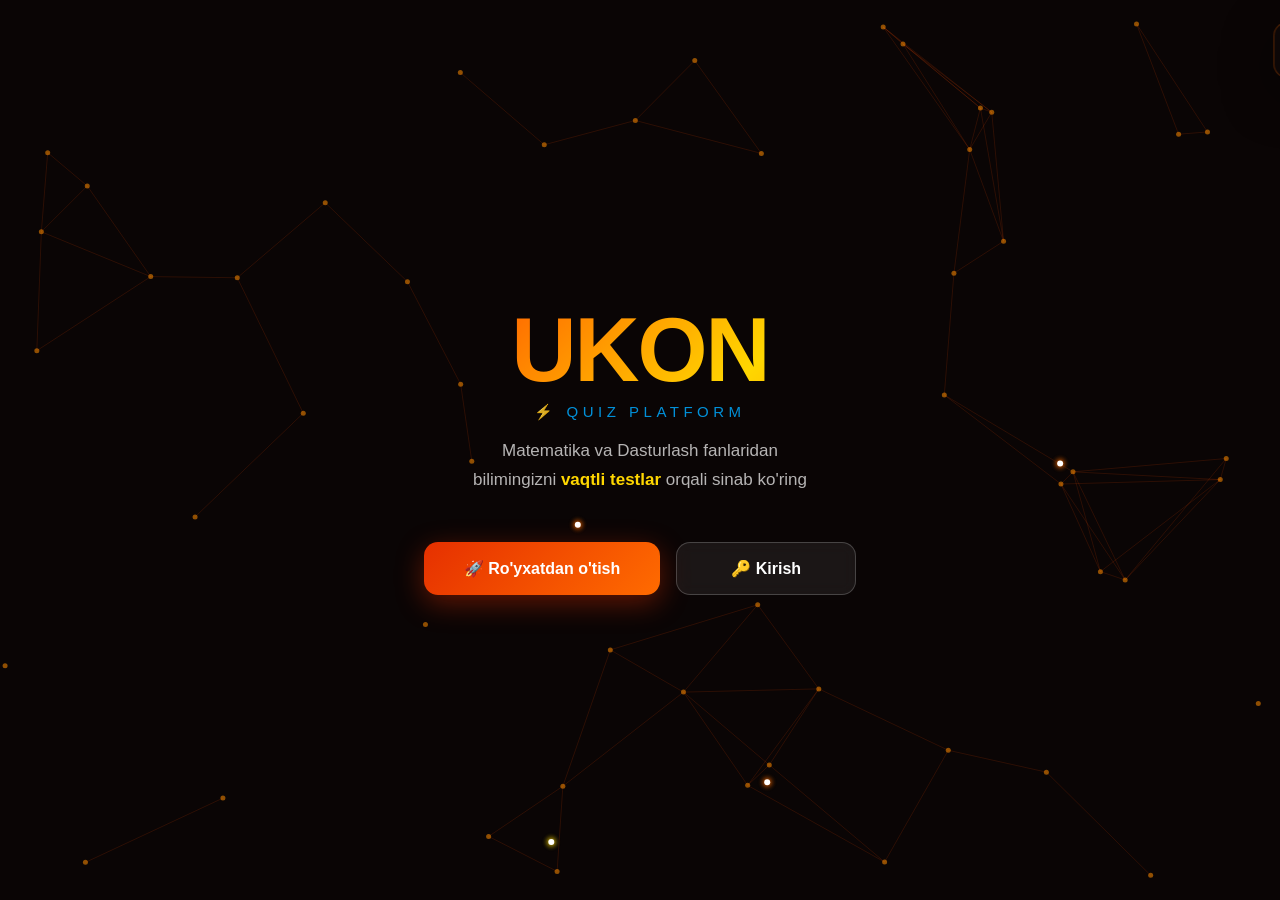
==== index.html @ 887b43d8 "UKONQUIZ project" ====
<!DOCTYPE html>
<html lang="uz">
<head>
    <meta charset="UTF-8">
    <meta name="viewport" content="width=device-width, initial-scale=1.0">
    <title>UKON Quiz — Bilimingizni Sinab Ko'ring</title>
    <meta name="description" content="UKONquiz — matematika va dasturlash fanlaridan vaqtli online testlar.">
    <meta name="keywords" content="UKONquiz, UKON quiz, ukon test, online test, matematika, dasturlash">
    <meta name="robots" content="index, follow">
    <meta property="og:title" content="UKON Quiz — Bilimingizni Sinab Ko'ring">
    <meta property="og:description" content="UKONquiz platformasida testlarni yeching!">
    <meta property="og:type" content="website">
    <script type="application/ld+json">
    {
        "@context": "https://schema.org",
        "@type": "WebSite",
        "name": "UKON Quiz",
        "alternateName": "UKONquiz",
        "description": "Matematika va dasturlash fanlaridan vaqtli online test platformasi"
    }
    </script>
    <link rel="stylesheet" href="style.css">
</head>
<body>

<div class="fullbg"></div>
<canvas id="circuit-canvas"></canvas>

<div class="notif" id="notif">
    <span class="notif-icon" id="notif-icon">✅</span>
    <div>
        <div class="notif-title" id="notif-title"></div>
        <div class="notif-msg"   id="notif-msg"></div>
    </div>
</div>

<!-- LANDING -->
<section class="landing active" id="landing">
    <div class="brand">
        <div class="brand-name">UKON</div>
        <div class="brand-sub">⚡ Quiz Platform</div>
    </div>
    <p class="landing-desc">
        Matematika va Dasturlash fanlaridan<br>
        bilimingizni <strong style="color:#ffd700">vaqtli testlar</strong> orqali sinab ko'ring
    </p>
    <div class="landing-btns">
        <button class="btn btn-register" onclick="showStage('stage-reg')">
            🚀 Ro'yxatdan o'tish
        </button>
        <button class="btn btn-login" onclick="showStage('stage-login')">
            🔑 Kirish
        </button>
    </div>
</section>

<!-- RO'YXATDAN O'TISH -->
<div class="stage" id="stage-reg">
  <div class="glass-card">
    <div class="card-logo">
        <div class="logo-icon">U</div>
        <div class="logo-text">UKON Quiz</div>
    </div>
    <h1>Ro'yxatdan o'tish</h1>
    <p class="subtitle">Platformadan foydalanish uchun ma'lumotlaringizni kiriting.</p>
    <div class="error-box" id="reg-err"></div>
    <div class="form-group">
        <label>Ism va Familiya</label>
        <input type="text" id="reg-name" placeholder="Abdullayev Jasur">
    </div>
    <div class="form-group">
        <label>Telefon raqami</label>
        <input type="tel" id="reg-phone" placeholder="+998 90 123 45 67">
    </div>
    <div class="form-group">
        <label>Gmail</label>
        <input type="email" id="reg-email" placeholder="jasur@gmail.com">
    </div>
    <button class="btn btn-primary" id="reg-btn" onclick="doRegister()">
        Kodni yuborish →
    </button>
    <div class="divider">allaqachon hisobingiz bormi?</div>
    <button class="btn btn-ghost" onclick="showStage('stage-login')">Kirish</button>
    <button class="btn btn-ghost" onclick="backLanding()">← Orqaga</button>
  </div>
</div>

<!-- KIRISH -->
<div class="stage" id="stage-login">
  <div class="glass-card">
    <div class="card-logo">
        <div class="logo-icon">U</div>
        <div class="logo-text">UKON Quiz</div>
    </div>
    <div id="saved-section" style="display:none">
        <h1>Xush kelibsiz! 👋</h1>
        <p class="subtitle">Hisobingiz saqlanib qolgan.</p>
        <div class="saved-badge">
            <div class="avatar" id="saved-avatar">U</div>
            <div class="saved-info">
                <div class="name"  id="saved-name"></div>
                <div class="email" id="saved-email-txt"></div>
            </div>
            <button class="change-btn" onclick="clearSaved()">O'zgartirish</button>
        </div>
        <button class="btn btn-primary" onclick="continueSession()">▶ Davom etish</button>
        <div class="divider">yoki</div>
    </div>
    <div id="login-form-section">
        <h1>Kirish</h1>
        <p class="subtitle">Gmailingizni kiriting, tasdiqlash kodi yuboramiz.</p>
        <div class="error-box" id="login-err"></div>
        <div class="form-group">
            <label>Gmail</label>
            <input type="email" id="login-email" placeholder="jasur@gmail.com">
        </div>
        <button class="btn btn-primary" id="login-btn" onclick="doLogin()">
            Kodni yuborish →
        </button>
        <div class="divider">hisobingiz yo'qmi?</div>
        <button class="btn btn-ghost" onclick="showStage('stage-reg')">Ro'yxatdan o'tish</button>
    </div>
    <button class="btn btn-ghost" onclick="backLanding()">← Orqaga</button>
  </div>
</div>

<!-- OTP -->
<div class="stage" id="stage-verify">
  <div class="glass-card">
    <div class="card-logo">
        <div class="logo-icon">U</div>
        <div class="logo-text">UKON Quiz</div>
    </div>
    <h1>📬 Emailni tasdiqlang</h1>
    <p class="subtitle">6 xonali tasdiqlash kodi Gmailingizga yuborildi.</p>
    <div class="info-box" id="verify-email-show">📧 ...</div>
    <div class="otp-wrap">
        <input class="otp-box" type="text" maxlength="1" id="o1" inputmode="numeric">
        <input class="otp-box" type="text" maxlength="1" id="o2" inputmode="numeric">
        <input class="otp-box" type="text" maxlength="1" id="o3" inputmode="numeric">
        <input class="otp-box" type="text" maxlength="1" id="o4" inputmode="numeric">
        <input class="otp-box" type="text" maxlength="1" id="o5" inputmode="numeric">
        <input class="otp-box" type="text" maxlength="1" id="o6" inputmode="numeric">
    </div>
    <div class="error-box" id="otp-err"></div>
    <button class="btn btn-primary" id="verify-btn" onclick="doVerify()">
        Tasdiqlash ✓
    </button>
    <div style="text-align:center;margin-top:14px;font-size:13px;color:var(--muted)">
        Kod kelmadimi?
        <a href="#" id="resend-link" onclick="doResend(event)"
           style="color:var(--orange);text-decoration:none;margin-left:4px">
            Qayta yuborish
        </a>
        <span id="resend-timer" style="display:none"></span>
    </div>
  </div>
</div>

<!-- FAN TANLASH -->
<div class="stage" id="stage-subject">
  <div class="glass-card">
    <div class="card-logo">
        <div class="logo-icon">U</div>
        <div class="logo-text">UKON Quiz</div>
    </div>
    <h1>Fan tanlang 📚</h1>
    <p class="subtitle" id="greet-text">Qaysi fanda bilimingizni sinab ko'rasiz?</p>
    <div class="subjects">
        <div class="subject-card math" onclick="pickSubject('math',this)">
            <span class="subject-icon">🔢</span>
            <div class="subject-title">Matematika</div>
            <div class="subject-desc">Algebra, geometriya, analiz</div>
            <span class="subject-count">10 ta savol</span>
        </div>
        <div class="subject-card code" onclick="pickSubject('code',this)">
            <span class="subject-icon">💻</span>
            <div class="subject-title">Dasturlash</div>
            <div class="subject-desc">HTML, CSS, JS, PHP, C#</div>
            <span class="subject-count">10 ta savol</span>
        </div>
    </div>
    <button class="btn btn-primary" id="start-btn"
            style="opacity:0.45;pointer-events:none"
            onclick="startQuiz()">
        Testni boshlash →
    </button>
  </div>
</div>

<!-- QUIZ -->
<div class="quiz-stage" id="stage-quiz">
    <header class="quiz-header">
        <div class="quiz-logo">UKON</div>
        <div class="subject-badge" id="quiz-badge">Matematika</div>
        <div class="q-count" id="q-count">1 / 10</div>
        <div class="timer-wrap">
            <svg viewBox="0 0 52 52">
                <circle class="timer-bg"   cx="26" cy="26" r="22"></circle>
                <circle class="timer-ring" cx="26" cy="26" r="22"
                    stroke-dasharray="138.2"
                    stroke-dashoffset="0"
                    id="timer-ring">
                </circle>
            </svg>
            <div class="timer-num" id="timer-num">30</div>
        </div>
    </header>
    <div class="progress-bar">
        <div class="progress-fill" id="prog-fill" style="width:0%"></div>
    </div>
    <div class="quiz-body">
        <div class="question-wrap">
            <div class="q-label" id="q-label">SAVOL 1</div>
            <div class="q-text"  id="q-text">...</div>
            <div class="options" id="options-grid"></div>
        </div>
    </div>
    <footer class="quiz-footer">
        <button class="btn-next" onclick="nextQ()" id="next-btn">
            Keyingi savol →
        </button>
    </footer>
</div>

<!-- NATIJA -->
<div class="stage" id="stage-results">
  <div class="glass-card results-card">
    <div class="card-logo" style="justify-content:center">
        <div class="logo-icon">U</div>
        <div class="logo-text">UKON Quiz</div>
    </div>
    <span class="medal" id="r-medal">🏆</span>
    <h1 id="r-title">Ajoyib!</h1>
    <p class="subtitle" id="r-sub">Test yakunlandi.</p>
    <div class="score-ring">
        <svg viewBox="0 0 130 130">
            <circle class="ring-bg"   cx="65" cy="65" r="56"></circle>
            <circle class="ring-fill" cx="65" cy="65" r="56"
                stroke-dasharray="351.86"
                stroke-dashoffset="351.86"
                id="ring-fill">
            </circle>
        </svg>
        <div class="score-num">
            <span class="score-pct" id="r-pct">0%</span>
            <span class="score-lbl">natija</span>
        </div>
    </div>
    <div class="stats">
        <div class="stat">
            <div class="stat-val c-green" id="r-correct">0</div>
            <div class="stat-lbl">To'g'ri</div>
        </div>
        <div class="stat">
            <div class="stat-val c-red" id="r-wrong">0</div>
            <div class="stat-lbl">Noto'g'ri</div>
        </div>
        <div class="stat">
            <div class="stat-val c-blue" id="r-time">0s</div>
            <div class="stat-lbl">Vaqt</div>
        </div>
    </div>
    <button class="btn btn-primary" onclick="goSubjects()" style="margin-bottom:10px">
        🔄 Boshqa fan tanlash
    </button>
    <button class="btn btn-ghost" onclick="retryQuiz()">↺ Qayta urinish</button>
  </div>
</div>

<script src="script.js"></script>
</body>
</html>
---- style.css ----
*, *::before, *::after {
    margin: 0; padding: 0; box-sizing: border-box;
}

:root {
    --red:    #e63000;
    --orange: #ff6b00;
    --gold:   #ffd700;
    --blue:   #00aaff;
    --dark:   #0a0505;
    --glass:  rgba(10, 5, 5, 0.72);
    --border: rgba(255, 107, 0, 0.25);
    --text:   #f5f5f5;
    --muted:  #999;
}

body {
    font-family: 'Segoe UI', Arial, sans-serif;
    background: var(--dark);
    color: var(--text);
    min-height: 100vh;
    overflow-x: hidden;
}

.fullbg {
    position: fixed;
    inset: 0;
    z-index: 0;
    background: url('ukon-bg.jpg') center center / cover no-repeat;
    filter: brightness(0.55);
}

#circuit-canvas {
    position: fixed;
    inset: 0;
    z-index: 1;
    pointer-events: none;
}

.landing {
    display: none;
    position: relative;
    z-index: 2;
    min-height: 100vh;
    flex-direction: column;
    align-items: center;
    justify-content: center;
    text-align: center;
    padding: 40px 20px;
}
.landing.active { display: flex; }

.brand { margin-bottom: 16px; animation: fadeDown 0.7s ease both; }

.brand-name {
    font-size: clamp(52px, 10vw, 90px);
    font-weight: 900;
    letter-spacing: -2px;
    background: linear-gradient(135deg, #ff6b00 0%, #ffd700 50%, #ff6b00 100%);
    background-size: 200%;
    -webkit-background-clip: text;
    -webkit-text-fill-color: transparent;
    animation: shimmer 3s linear infinite;
    line-height: 1;
}

@keyframes shimmer {
    0%   { background-position: 0% }
    100% { background-position: 200% }
}

.brand-sub {
    font-size: 15px;
    letter-spacing: 0.3em;
    text-transform: uppercase;
    color: var(--blue);
    margin-top: 8px;
    opacity: 0.85;
}

.landing-desc {
    font-size: 17px;
    color: rgba(255,255,255,0.7);
    max-width: 480px;
    margin: 0 auto 48px;
    line-height: 1.7;
    animation: fadeUp 0.8s 0.2s ease both;
}

.landing-btns {
    display: flex;
    gap: 16px;
    flex-wrap: wrap;
    justify-content: center;
    animation: fadeUp 0.8s 0.4s ease both;
}

@keyframes fadeDown {
    from { opacity:0; transform: translateY(-30px); }
    to   { opacity:1; transform: translateY(0); }
}
@keyframes fadeUp {
    from { opacity:0; transform: translateY(20px); }
    to   { opacity:1; transform: translateY(0); }
}

.stage {
    display: none;
    position: relative;
    z-index: 2;
}
.stage.active {
    display: flex;
    min-height: 100vh;
    align-items: center;
    justify-content: center;
    padding: 20px;
}

.glass-card {
    background: var(--glass);
    backdrop-filter: blur(22px);
    -webkit-backdrop-filter: blur(22px);
    border: 1px solid var(--border);
    border-radius: 24px;
    padding: 48px 44px;
    width: 100%;
    max-width: 460px;
    box-shadow:
        0 0 0 1px rgba(255,107,0,0.08),
        0 32px 80px rgba(0,0,0,0.6),
        inset 0 1px 0 rgba(255,255,255,0.06);
    animation: cardPop 0.45s cubic-bezier(0.34,1.56,0.64,1) both;
}

@keyframes cardPop {
    from { opacity:0; transform: scale(0.93) translateY(20px); }
    to   { opacity:1; transform: scale(1) translateY(0); }
}

.card-logo {
    display: flex;
    align-items: center;
    gap: 10px;
    margin-bottom: 28px;
}

.logo-icon {
    width: 36px; height: 36px;
    background: linear-gradient(135deg, var(--red), var(--orange));
    border-radius: 10px;
    display: flex; align-items: center; justify-content: center;
    font-size: 18px; font-weight: 900; color: white;
    box-shadow: 0 4px 16px rgba(230,48,0,0.4);
}

.logo-text {
    font-size: 20px; font-weight: 800;
    background: linear-gradient(135deg, var(--orange), var(--gold));
    -webkit-background-clip: text;
    -webkit-text-fill-color: transparent;
    letter-spacing: 1px;
}

.btn {
    display: inline-flex;
    align-items: center;
    justify-content: center;
    gap: 8px;
    padding: 15px 32px;
    border: none;
    border-radius: 14px;
    font-size: 15px;
    font-weight: 700;
    cursor: pointer;
    transition: all 0.2s;
    white-space: nowrap;
}

.btn-register {
    background: linear-gradient(135deg, var(--red), var(--orange));
    color: white;
    font-size: 16px;
    padding: 16px 40px;
    box-shadow: 0 8px 28px rgba(230,48,0,0.4);
    min-width: 180px;
}
.btn-register:hover {
    transform: translateY(-3px);
    box-shadow: 0 14px 36px rgba(230,48,0,0.55);
}

.btn-login {
    background: rgba(255,255,255,0.07);
    color: white;
    border: 1px solid rgba(255,255,255,0.2);
    font-size: 16px;
    padding: 16px 40px;
    min-width: 180px;
    backdrop-filter: blur(8px);
}
.btn-login:hover {
    background: rgba(255,255,255,0.14);
    border-color: var(--orange);
    color: var(--gold);
    transform: translateY(-3px);
}

.btn-primary {
    width: 100%;
    background: linear-gradient(135deg, var(--red), var(--orange));
    color: white;
    box-shadow: 0 6px 20px rgba(230,48,0,0.35);
    margin-top: 8px;
}
.btn-primary:hover {
    transform: translateY(-2px);
    box-shadow: 0 10px 28px rgba(230,48,0,0.5);
}
.btn-primary:disabled { opacity:0.6; cursor:not-allowed; transform:none; }

.btn-ghost {
    width: 100%;
    background: transparent;
    border: 1px solid rgba(255,107,0,0.3);
    color: var(--muted);
    margin-top: 8px;
}
.btn-ghost:hover {
    border-color: var(--orange);
    color: var(--orange);
}

h1 {
    font-size: 24px; font-weight: 800;
    margin-bottom: 6px; line-height: 1.25;
}

.subtitle {
    font-size: 14px; color: var(--muted);
    margin-bottom: 28px; line-height: 1.6;
}

.form-group { margin-bottom: 14px; }

label {
    display: block;
    font-size: 11px; font-weight: 600;
    letter-spacing: 0.1em; text-transform: uppercase;
    color: rgba(255,255,255,0.45);
    margin-bottom: 7px;
}

input[type="text"],
input[type="email"],
input[type="tel"] {
    width: 100%;
    background: rgba(255,255,255,0.06);
    border: 1px solid rgba(255,107,0,0.2);
    border-radius: 12px;
    padding: 13px 16px;
    color: var(--text);
    font-size: 15px;
    outline: none;
    transition: all 0.2s;
}
input:focus {
    border-color: var(--orange);
    background: rgba(255,107,0,0.06);
    box-shadow: 0 0 0 3px rgba(255,107,0,0.12);
}
input::placeholder { color: rgba(255,255,255,0.25); }

.divider {
    display: flex; align-items: center; gap: 12px;
    margin: 18px 0; color: rgba(255,255,255,0.25); font-size: 12px;
}
.divider::before, .divider::after {
    content: ''; flex: 1; height: 1px;
    background: rgba(255,107,0,0.15);
}

.error-box {
    display: none;
    background: rgba(230,48,0,0.1);
    border: 1px solid rgba(230,48,0,0.3);
    border-radius: 10px;
    padding: 11px 14px;
    font-size: 13px; color: #ff7755;
    margin-bottom: 14px;
}

.info-box {
    background: rgba(255,107,0,0.08);
    border: 1px solid rgba(255,107,0,0.25);
    border-radius: 10px;
    padding: 11px 14px;
    font-size: 13px; color: var(--orange);
    margin-bottom: 18px;
}

.saved-badge {
    display: flex; align-items: center; gap: 12px;
    background: rgba(255,107,0,0.08);
    border: 1px solid rgba(255,107,0,0.25);
    border-radius: 12px; padding: 12px 16px; margin-bottom: 22px;
}
.avatar {
    width: 42px; height: 42px; border-radius: 50%; flex-shrink: 0;
    background: linear-gradient(135deg, var(--red), var(--orange));
    display: flex; align-items: center; justify-content: center;
    font-size: 18px; font-weight: 900; color: white;
    box-shadow: 0 4px 14px rgba(230,48,0,0.35);
}
.saved-info .name  { font-weight: 600; font-size: 14px; }
.saved-info .email { font-size: 12px; color: var(--muted); }
.change-btn {
    margin-left: auto; background: none; border: none;
    color: var(--orange); font-size: 12px; cursor: pointer;
}

.otp-wrap {
    display: flex; gap: 8px;
    justify-content: center; margin-bottom: 18px;
}
.otp-box {
    width: 50px !important;
    height: 58px;
    text-align: center;
    font-size: 22px; font-weight: 700;
    border-radius: 12px; padding: 0 !important;
    background: rgba(255,255,255,0.06) !important;
    border: 1px solid rgba(255,107,0,0.25) !important;
    color: var(--gold) !important;
}
.otp-box:focus {
    border-color: var(--orange) !important;
    box-shadow: 0 0 0 3px rgba(255,107,0,0.15) !important;
}

.subjects {
    display: grid; grid-template-columns: 1fr 1fr;
    gap: 14px; margin-bottom: 22px;
}
.subject-card {
    background: rgba(255,255,255,0.04);
    border: 2px solid rgba(255,107,0,0.15);
    border-radius: 18px; padding: 26px 16px;
    text-align: center; cursor: pointer;
    transition: all 0.25s;
}
.subject-card:hover { transform: translateY(-4px); }
.subject-card.math:hover, .subject-card.math.sel {
    border-color: var(--gold);
    background: rgba(255,215,0,0.06);
    box-shadow: 0 8px 28px rgba(255,215,0,0.15);
}
.subject-card.code:hover, .subject-card.code.sel {
    border-color: var(--blue);
    background: rgba(0,170,255,0.06);
    box-shadow: 0 8px 28px rgba(0,170,255,0.15);
}
.subject-icon  { font-size: 38px; display: block; margin-bottom: 10px; }
.subject-title { font-size: 15px; font-weight: 700; margin-bottom: 4px; }
.subject-desc  { font-size: 11px; color: var(--muted); }
.subject-count {
    display: inline-block; margin-top: 8px;
    font-size: 11px; font-weight: 600;
    padding: 3px 10px; border-radius: 20px;
}
.math .subject-count { background: rgba(255,215,0,0.12); color: var(--gold); }
.code .subject-count { background: rgba(0,170,255,0.12);  color: var(--blue); }

.quiz-stage {
    display: none; flex-direction: column;
    min-height: 100vh; position: relative; z-index: 2;
}
.quiz-stage.active { display: flex; }

.quiz-header {
    display: flex; align-items: center; gap: 18px;
    padding: 16px 28px;
    background: rgba(10,5,5,0.82);
    backdrop-filter: blur(20px);
    border-bottom: 1px solid rgba(255,107,0,0.15);
    position: sticky; top: 0; z-index: 10;
}
.quiz-logo {
    font-size: 20px; font-weight: 900;
    background: linear-gradient(135deg, var(--orange), var(--gold));
    -webkit-background-clip: text;
    -webkit-text-fill-color: transparent;
}
.subject-badge {
    font-size: 12px; font-weight: 600;
    padding: 4px 12px; border-radius: 20px;
}
.subject-badge.math { background: rgba(255,215,0,0.12); color: var(--gold); }
.subject-badge.code { background: rgba(0,170,255,0.12);  color: var(--blue); }
.q-count { margin-left: auto; font-size: 13px; color: var(--muted); }

.timer-wrap { position: relative; width: 52px; height: 52px; }
.timer-wrap svg { width: 52px; height: 52px; transform: rotate(-90deg); }
.timer-wrap circle { fill: none; stroke-width: 3; }
.timer-bg   { stroke: rgba(255,255,255,0.1); }
.timer-ring { stroke: var(--orange); stroke-linecap: round;
               transition: stroke-dashoffset 1s linear, stroke 0.3s; }
.timer-num  {
    position: absolute; inset: 0;
    display: flex; align-items: center; justify-content: center;
    font-size: 15px; font-weight: 700;
}

.progress-bar  { height: 2px; background: rgba(255,255,255,0.08); }
.progress-fill {
    height: 100%;
    background: linear-gradient(90deg, var(--red), var(--orange), var(--gold));
    transition: width 0.5s ease;
}

.quiz-body {
    flex: 1; display: flex; align-items: center;
    justify-content: center; padding: 36px 20px;
}
.question-wrap { width: 100%; max-width: 660px; }

.q-label {
    font-size: 11px; font-weight: 700; letter-spacing: 0.18em;
    text-transform: uppercase; color: var(--orange);
    margin-bottom: 14px;
    display: flex; align-items: center; gap: 10px;
}
.q-label::before {
    content: '';
    display: inline-block; width: 20px; height: 2px;
    background: var(--orange);
}
.q-text {
    font-size: 21px; font-weight: 700;
    line-height: 1.45; margin-bottom: 28px;
}

.options { display: grid; grid-template-columns: 1fr 1fr; gap: 10px; }

.option {
    display: flex; align-items: center; gap: 12px;
    background: rgba(255,255,255,0.04);
    border: 2px solid rgba(255,107,0,0.12);
    border-radius: 14px; padding: 16px 18px;
    cursor: pointer; transition: all 0.2s;
}
.option:hover {
    border-color: var(--orange);
    background: rgba(255,107,0,0.08);
    transform: translateY(-1px);
}
.option.selected {
    border-color: var(--orange);
    background: rgba(255,107,0,0.12);
}
.option.correct {
    border-color: #22c55e;
    background: rgba(34,197,94,0.1);
}
.option.wrong {
    border-color: #ef4444;
    background: rgba(239,68,68,0.1);
}
.opt-letter {
    width: 34px; height: 34px; border-radius: 9px; flex-shrink: 0;
    background: rgba(255,255,255,0.07);
    border: 1px solid rgba(255,107,0,0.2);
    display: flex; align-items: center; justify-content: center;
    font-weight: 700; font-size: 13px; transition: all 0.2s;
}
.option.selected .opt-letter { background: var(--orange); border-color: var(--orange); color: #000; }
.option.correct  .opt-letter { background: #22c55e; border-color: #22c55e; color: #000; }
.option.wrong    .opt-letter { background: #ef4444; border-color: #ef4444; color: white; }
.opt-text { font-size: 14px; line-height: 1.4; }

.quiz-footer {
    display: flex; justify-content: flex-end;
    padding: 18px 28px;
    background: rgba(10,5,5,0.82);
    backdrop-filter: blur(20px);
    border-top: 1px solid rgba(255,107,0,0.12);
}
.btn-next {
    padding: 13px 36px;
    background: linear-gradient(135deg, var(--red), var(--orange));
    color: white; border: none; border-radius: 12px;
    font-size: 15px; font-weight: 700; cursor: pointer;
    box-shadow: 0 6px 20px rgba(230,48,0,0.35);
    transition: all 0.2s;
}
.btn-next:hover {
    transform: translateY(-2px);
    box-shadow: 0 10px 28px rgba(230,48,0,0.5);
}

.results-card { text-align: center; max-width: 520px; }
.medal { font-size: 60px; display: block; margin-bottom: 14px; }

.score-ring {
    width: 130px; height: 130px;
    margin: 0 auto 24px; position: relative;
}
.score-ring svg { width: 130px; height: 130px; transform: rotate(-90deg); }
.score-ring circle { fill: none; stroke-width: 8; }
.ring-bg   { stroke: rgba(255,255,255,0.08); }
.ring-fill { stroke: var(--orange); stroke-linecap: round;
              transition: stroke-dashoffset 1.5s ease; }
.score-num {
    position: absolute; inset: 0;
    display: flex; flex-direction: column;
    align-items: center; justify-content: center;
}
.score-pct { font-size: 32px; font-weight: 900; color: var(--gold); }
.score-lbl { font-size: 11px; color: var(--muted); }

.stats {
    display: grid; grid-template-columns: 1fr 1fr 1fr;
    gap: 10px; margin: 22px 0;
}
.stat {
    background: rgba(255,255,255,0.04);
    border: 1px solid rgba(255,107,0,0.15);
    border-radius: 12px; padding: 14px;
}
.stat-val { font-size: 22px; font-weight: 800; margin-bottom: 4px; }
.stat-lbl { font-size: 11px; color: var(--muted); text-transform: uppercase; }
.c-green { color: #22c55e; }
.c-red   { color: #ef4444; }
.c-blue  { color: var(--blue); }

.notif {
    position: fixed; top: 22px; right: 22px;
    background: rgba(15,8,8,0.92);
    border: 1px solid rgba(255,107,0,0.3);
    border-radius: 14px; padding: 14px 18px;
    display: flex; align-items: center; gap: 12px;
    backdrop-filter: blur(16px);
    box-shadow: 0 16px 48px rgba(0,0,0,0.5);
    z-index: 9999; max-width: 330px;
    transform: translateX(120%);
    transition: transform 0.4s cubic-bezier(0.34,1.56,0.64,1);
}
.notif.show { transform: translateX(0); }
.notif-icon  { font-size: 22px; flex-shrink: 0; }
.notif-title { font-weight: 700; font-size: 13px; margin-bottom: 2px; }
.notif-msg   { font-size: 12px; color: var(--muted); }

.spinner {
    display: inline-block; width: 15px; height: 15px;
    border: 2px solid rgba(255,255,255,0.25);
    border-top-color: white; border-radius: 50%;
    animation: spin 0.7s linear infinite;
    vertical-align: middle; margin-right: 6px;
}
@keyframes spin { to { transform: rotate(360deg); } }

@keyframes warn { 0%,100%{transform:scale(1)} 50%{transform:scale(1.12)} }
.timer-warn { animation: warn 0.5s ease infinite; }

@media (max-width: 560px) {
    .glass-card { padding: 32px 22px; }
    .options    { grid-template-columns: 1fr; }
    .subjects   { grid-template-columns: 1fr; }
    .landing-btns { flex-direction: column; align-items: center; }
    .brand-name { font-size: 52px; }
}
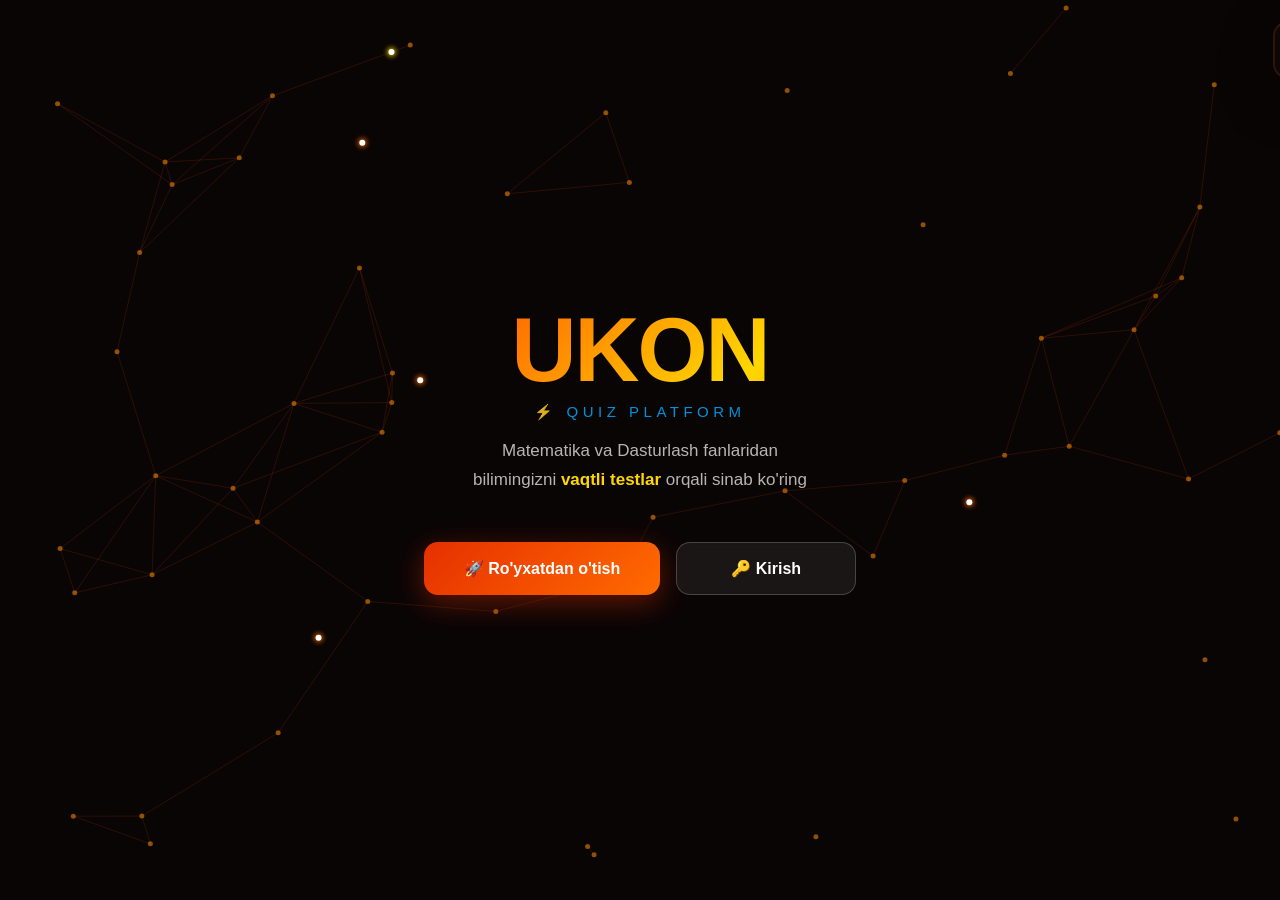
==== commit ffd9fd8b: "Add Google verification" ====
--- a/index.html
+++ b/index.html
@@ -2,6 +2,7 @@
 <html lang="uz">
 <head>
     <meta charset="UTF-8">
+    <meta name="google-site-verification" content="Bs0UG8stNp_eDKygXdEcj_jKFO-vVYIcaOrum1TaMZg" />
     <meta name="viewport" content="width=device-width, initial-scale=1.0">
     <title>UKON Quiz — Bilimingizni Sinab Ko'ring</title>
     <meta name="description" content="UKONquiz — matematika va dasturlash fanlaridan vaqtli online testlar.">
@@ -270,4 +271,4 @@
 
 <script src="script.js"></script>
 </body>
-</html>+</html>
--- a/style.css
+++ b/style.css
@@ -59,6 +59,7 @@
     background: linear-gradient(135deg, #ff6b00 0%, #ffd700 50%, #ff6b00 100%);
     background-size: 200%;
     -webkit-background-clip: text;
+    background-clip: text;  background-clip: text;
     -webkit-text-fill-color: transparent;
     animation: shimmer 3s linear infinite;
     line-height: 1;
@@ -158,6 +159,7 @@
     font-size: 20px; font-weight: 800;
     background: linear-gradient(135deg, var(--orange), var(--gold));
     -webkit-background-clip: text;
+    background-clip: text; background-clip: text;
     -webkit-text-fill-color: transparent;
     letter-spacing: 1px;
 }
@@ -389,6 +391,7 @@
     font-size: 20px; font-weight: 900;
     background: linear-gradient(135deg, var(--orange), var(--gold));
     -webkit-background-clip: text;
+    background-clip: text; background-clip: text;
     -webkit-text-fill-color: transparent;
 }
 .subject-badge {
